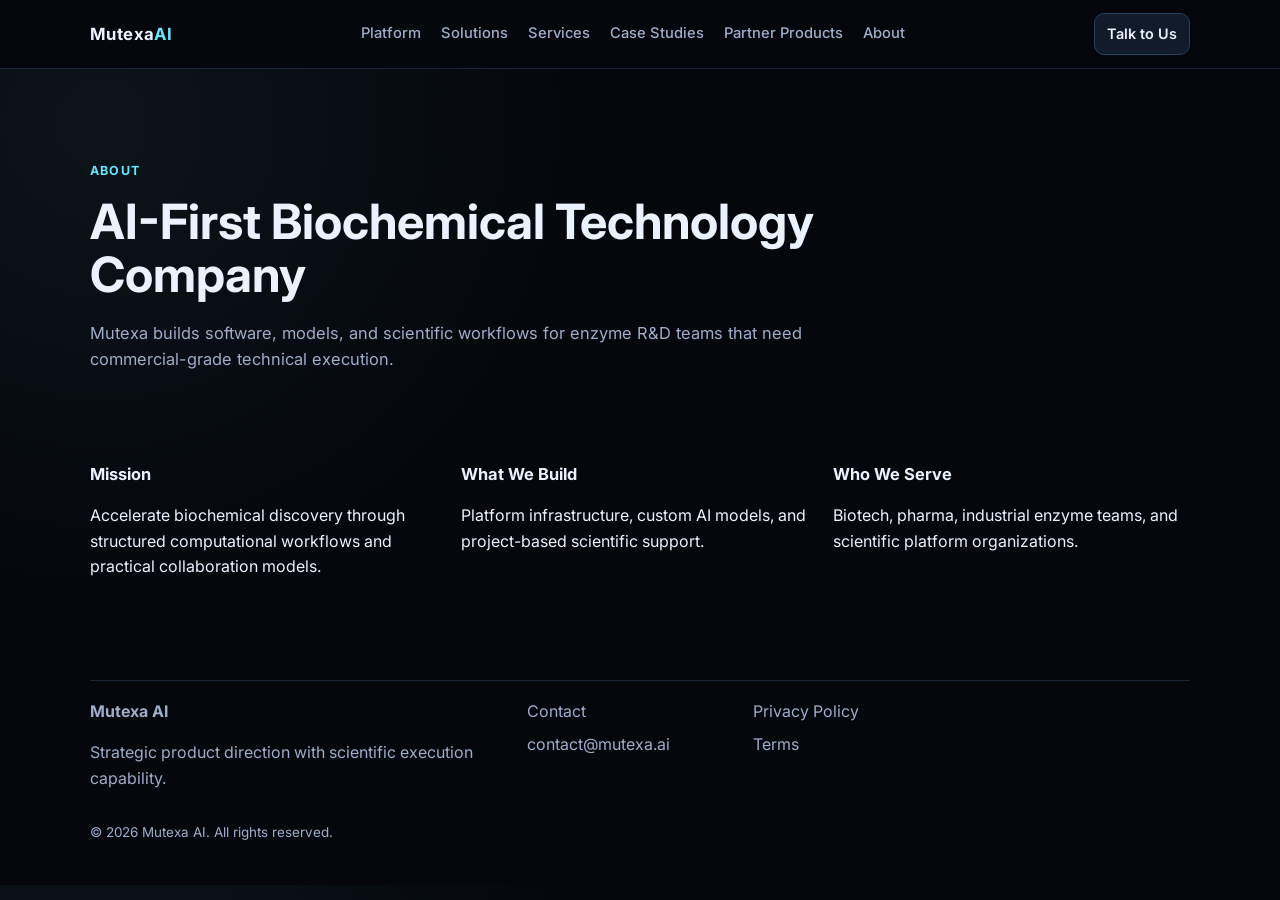
==== about.html @ a22abdbd "Redesign site structure per instructions and add core pages" ====
<!DOCTYPE html>
<html lang="en"><head><meta charset="UTF-8"><meta name="viewport" content="width=device-width, initial-scale=1.0"><title>Mutexa AI | About</title><meta name="description" content="About Mutexa AI and company positioning."><link rel="preconnect" href="https://fonts.googleapis.com"><link rel="preconnect" href="https://fonts.gstatic.com" crossorigin><link href="https://fonts.googleapis.com/css2?family=Inter:wght@400;500;600;700;800&display=swap" rel="stylesheet"><link rel="stylesheet" href="./styles.css"></head>
<body>
<header class="site-header"><div class="container nav-wrap"><a href="./index.html" class="logo">Mutexa<span>AI</span></a><nav class="nav-links"><a href="./platform.html">Platform</a><a href="./solutions.html">Solutions</a><a href="./services.html">Services</a><a href="./case-studies.html">Case Studies</a><a href="./products.html">Partner Products</a><a href="./about.html">About</a></nav><a href="./contact.html" class="btn btn-sm">Talk to Us</a></div></header>
<main>
<section class="hero hero-compact"><div class="container"><p class="eyebrow">About</p><h1>AI-First Biochemical Technology Company</h1><p class="lead">Mutexa builds software, models, and scientific workflows for enzyme R&amp;D teams that need commercial-grade technical execution.</p></div></section>
<section class="section"><div class="container columns"><div><h3>Mission</h3><p>Accelerate biochemical discovery through structured computational workflows and practical collaboration models.</p></div><div><h3>What We Build</h3><p>Platform infrastructure, custom AI models, and project-based scientific support.</p></div><div><h3>Who We Serve</h3><p>Biotech, pharma, industrial enzyme teams, and scientific platform organizations.</p></div></div></section>
</main>
<footer class="site-footer"><div class="container footer-wrap"><div><strong>Mutexa AI</strong><p>Strategic product direction with scientific execution capability.</p></div><div><a href="./contact.html">Contact</a><a href="mailto:contact@mutexa.ai">contact@mutexa.ai</a></div><div><a href="./privacy.html">Privacy Policy</a><a href="./terms.html">Terms</a></div></div><p class="copyright">© 2026 Mutexa AI. All rights reserved.</p></footer>
</body></html>
---- styles.css ----
:root {
  --bg: #05070c;
  --surface: #0a0f17;
  --surface-2: #0f1521;
  --text: #ecf1ff;
  --muted: #9fadc9;
  --line: #1a2538;
  --brand: #68e6ff;
}

* { box-sizing: border-box; }

body {
  margin: 0;
  font-family: Inter, -apple-system, BlinkMacSystemFont, "Segoe UI", sans-serif;
  background: radial-gradient(circle at 8% 14%, rgba(104, 230, 255, 0.06) 0%, rgba(104, 230, 255, 0) 34%), var(--bg);
  color: var(--text);
  line-height: 1.6;
}

a { color: inherit; text-decoration: none; }

.container { width: min(1100px, 92vw); margin: 0 auto; }

.site-header {
  position: sticky;
  top: 0;
  z-index: 20;
  background: rgba(5, 7, 12, 0.9);
  border-bottom: 1px solid var(--line);
  backdrop-filter: blur(8px);
}

.nav-wrap {
  min-height: 68px;
  display: flex;
  align-items: center;
  justify-content: space-between;
  gap: 16px;
}

.logo { font-size: 1.05rem; font-weight: 700; letter-spacing: 0.4px; }
.logo span { color: var(--brand); }

.nav-links {
  display: flex;
  gap: 20px;
  color: var(--muted);
  font-weight: 500;
  font-size: 0.92rem;
  flex-wrap: wrap;
}

.btn {
  display: inline-flex;
  align-items: center;
  justify-content: center;
  border: 1px solid #24405f;
  border-radius: 10px;
  padding: 11px 16px;
  font-weight: 600;
  background: #111b2a;
  transition: border-color 0.2s ease, background 0.2s ease;
}

.btn:hover { border-color: #2f547e; background: #162741; }
.btn-sm { padding: 8px 12px; font-size: 0.9rem; }
.btn-ghost { background: transparent; }

.hero { padding: 92px 0 54px; }
.hero-compact { padding-bottom: 34px; }

.hero-grid {
  display: grid;
  grid-template-columns: 1.5fr 1fr;
  gap: 24px;
  align-items: start;
}

.eyebrow {
  margin: 0 0 14px;
  color: var(--brand);
  font-size: 0.78rem;
  letter-spacing: 0.1em;
  text-transform: uppercase;
  font-weight: 700;
}

h1 { margin: 0; font-size: clamp(2rem, 3.8vw, 3.2rem); line-height: 1.1; max-width: 860px; }
h2 { margin: 0 0 16px; font-size: clamp(1.45rem, 2.2vw, 2rem); }
h3 { margin: 0 0 8px; font-size: 1.03rem; }

.lead { margin: 18px 0 0; color: var(--muted); max-width: 760px; font-size: 1.03rem; }

.cta-row { margin-top: 24px; display: flex; gap: 12px; flex-wrap: wrap; }

.hero-card,
.info-card {
  background: var(--surface);
  border: 1px solid var(--line);
  border-radius: 12px;
  padding: 20px;
}

.minimal-card { background: var(--surface-2); }
.hero-card ul,
.clean-list { margin: 0; padding-left: 18px; color: var(--muted); }

.section { padding: 54px 0; }
.section-alt { background: var(--surface); border-top: 1px solid var(--line); border-bottom: 1px solid var(--line); }

.card-grid,
.columns { display: grid; grid-template-columns: repeat(3, minmax(0, 1fr)); gap: 14px; }

.card-grid { align-items: stretch; }
.card-grid > .info-card p { margin: 8px 0 0; color: var(--muted); }

.columns.two-col { grid-template-columns: repeat(2, minmax(0, 1fr)); }

.section-intro { margin: 0 0 18px; color: var(--muted); max-width: 760px; }

.demo-link { display: inline-flex; margin-top: 14px; color: #95eaff; font-size: 0.92rem; }

.tag {
  display: inline-flex;
  align-items: center;
  border: 1px solid #24414a;
  color: #8defff;
  border-radius: 999px;
  padding: 4px 9px;
  font-size: 0.72rem;
  font-weight: 600;
  text-transform: uppercase;
  margin-bottom: 10px;
}

.feature-banner { display: flex; justify-content: space-between; align-items: flex-end; gap: 18px; }
.cta-panel { border: 1px solid var(--line); border-radius: 12px; padding: 24px; background: #0a111b; }

.structure-stage {
  position: relative;
  overflow: hidden;
  background: radial-gradient(circle at 70% 20%, #16263e 0%, #0a0f17 52%);
  border: 1px solid var(--line);
  border-radius: 14px;
  padding: 22px;
  display: grid;
  grid-template-columns: 1.5fr 1fr;
  gap: 18px;
  align-items: center;
}

.structure-glow {
  position: absolute;
  width: 330px;
  height: 330px;
  border-radius: 999px;
  right: -80px;
  top: -90px;
  background: radial-gradient(circle, rgba(104, 230, 255, 0.27) 0%, rgba(104, 230, 255, 0) 65%);
}

.structure-main { position: relative; z-index: 1; }

.protein-visual {
  width: 100%;
  height: 420px;
  border-radius: 12px;
  border: 1px solid #274063;
  overflow: hidden;
  background: radial-gradient(circle at 35% 30%, rgba(104, 230, 255, 0.2) 0%, #07111d 48%, #040a12 100%);
  box-shadow: 0 18px 40px rgba(0, 0, 0, 0.32);
  position: relative;
}

.hero-protein { margin-top: 18px; height: 220px; }
.product-protein { height: 420px; }

.protein-frame {
  position: absolute;
  width: 118%;
  max-width: none;
  left: 50%;
  top: 50%;
  opacity: 0.94;
  transform-origin: 50% 50%;
  filter: drop-shadow(0 24px 40px rgba(8, 160, 214, 0.26));
}

.frame-a { animation: protein-drift-a 16s ease-in-out infinite; }
.frame-b { opacity: 0.5; mix-blend-mode: screen; animation: protein-drift-b 16s ease-in-out infinite; }

@keyframes protein-drift-a {
  0% { transform: translate3d(-50%, -50%, 0) rotate(-1deg) scale(1); }
  50% { transform: translate3d(calc(-50% + 12px), calc(-50% - 10px), 0) rotate(2deg) scale(1.03); }
  100% { transform: translate3d(-50%, -50%, 0) rotate(-1deg) scale(1); }
}

@keyframes protein-drift-b {
  0% { transform: translate3d(-50%, -50%, 0) rotate(2deg) scale(1.03); }
  50% { transform: translate3d(calc(-50% - 10px), calc(-50% + 8px), 0) rotate(-1deg) scale(0.99); }
  100% { transform: translate3d(-50%, -50%, 0) rotate(2deg) scale(1.03); }
}

.structure-meta { position: relative; z-index: 1; display: grid; gap: 10px; }
.structure-item { background: rgba(10, 17, 29, 0.86); border: 1px solid var(--line); border-radius: 10px; padding: 12px; }
.structure-item strong { font-size: 0.8rem; text-transform: uppercase; letter-spacing: 0.08em; color: var(--brand); }
.structure-item p { margin: 7px 0 0; color: var(--muted); }

.site-footer { padding: 30px 0 42px; }
.footer-wrap {
  display: grid;
  grid-template-columns: 2fr 1fr 1fr 1fr;
  gap: 16px;
  color: var(--muted);
  border-top: 1px solid var(--line);
  padding-top: 18px;
}

.footer-wrap a { display: block; margin-bottom: 8px; }
.copyright { width: min(1100px, 92vw); margin: 14px auto 0; color: var(--muted); font-size: 0.84rem; }

@media (max-width: 1080px) {
  .footer-wrap { grid-template-columns: 1fr 1fr; }
}

@media (max-width: 960px) {
  .hero-grid,
  .card-grid,
  .columns,
  .structure-stage,
  .columns.two-col {
    grid-template-columns: 1fr;
  }

  .feature-banner,
  .footer-wrap {
    display: flex;
    flex-direction: column;
    align-items: flex-start;
  }

  .nav-links { display: none; }
  .protein-visual { height: 320px; }
  .hero-protein { height: 220px; }
  .protein-frame { width: 128%; }
}
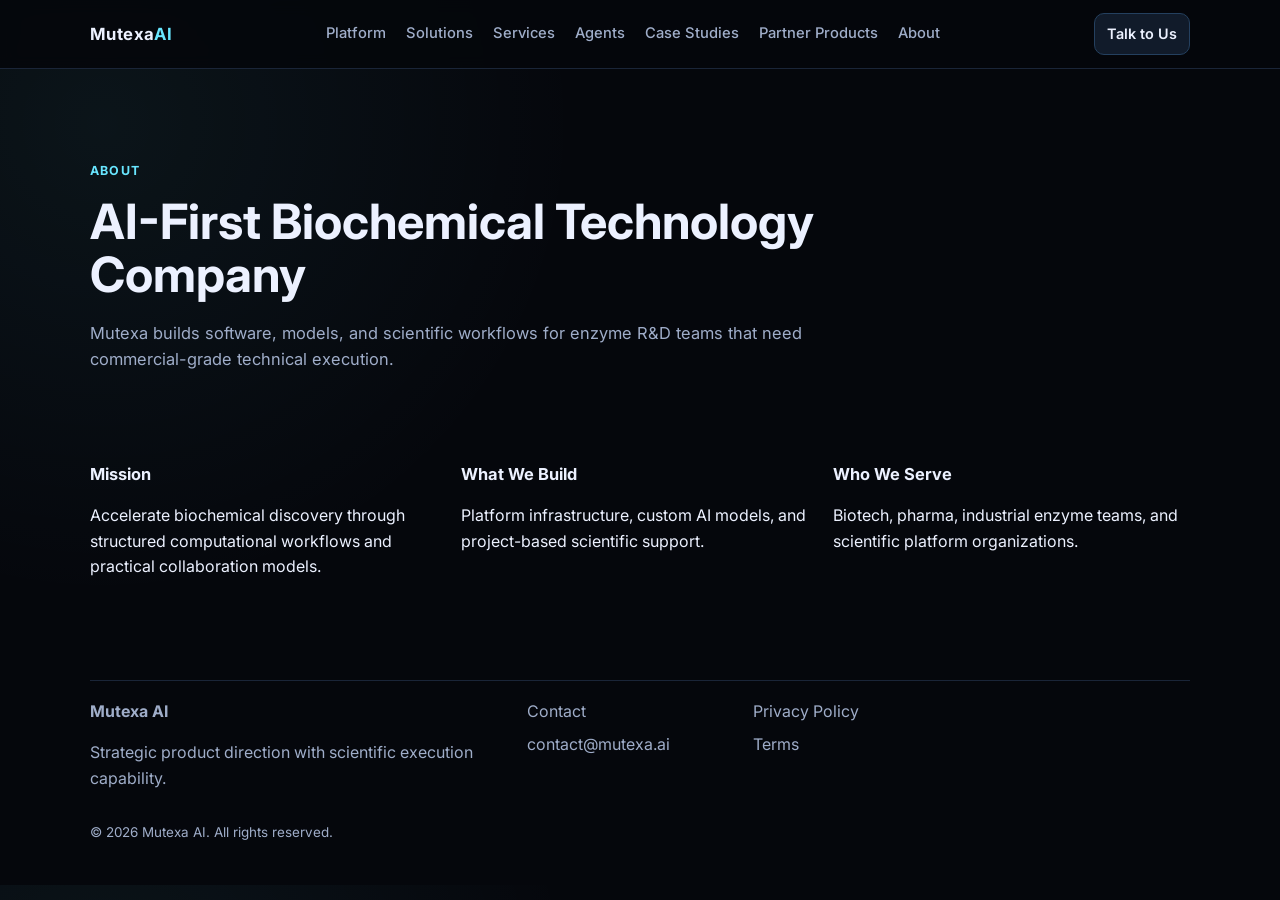
==== commit f90814dd: "Add MutexaGPT and Private Agents product layer across site" ====
--- a/about.html
+++ b/about.html
@@ -1,7 +1,7 @@
 <!DOCTYPE html>
 <html lang="en"><head><meta charset="UTF-8"><meta name="viewport" content="width=device-width, initial-scale=1.0"><title>Mutexa AI | About</title><meta name="description" content="About Mutexa AI and company positioning."><link rel="preconnect" href="https://fonts.googleapis.com"><link rel="preconnect" href="https://fonts.gstatic.com" crossorigin><link href="https://fonts.googleapis.com/css2?family=Inter:wght@400;500;600;700;800&display=swap" rel="stylesheet"><link rel="stylesheet" href="./styles.css"></head>
 <body>
-<header class="site-header"><div class="container nav-wrap"><a href="./index.html" class="logo">Mutexa<span>AI</span></a><nav class="nav-links"><a href="./platform.html">Platform</a><a href="./solutions.html">Solutions</a><a href="./services.html">Services</a><a href="./case-studies.html">Case Studies</a><a href="./products.html">Partner Products</a><a href="./about.html">About</a></nav><a href="./contact.html" class="btn btn-sm">Talk to Us</a></div></header>
+<header class="site-header"><div class="container nav-wrap"><a href="./index.html" class="logo">Mutexa<span>AI</span></a><nav class="nav-links"><a href="./platform.html">Platform</a><a href="./solutions.html">Solutions</a><a href="./services.html">Services</a><a href="./agents.html">Agents</a><a href="./case-studies.html">Case Studies</a><a href="./products.html">Partner Products</a><a href="./about.html">About</a></nav><a href="./contact.html" class="btn btn-sm">Talk to Us</a></div></header>
 <main>
 <section class="hero hero-compact"><div class="container"><p class="eyebrow">About</p><h1>AI-First Biochemical Technology Company</h1><p class="lead">Mutexa builds software, models, and scientific workflows for enzyme R&amp;D teams that need commercial-grade technical execution.</p></div></section>
 <section class="section"><div class="container columns"><div><h3>Mission</h3><p>Accelerate biochemical discovery through structured computational workflows and practical collaboration models.</p></div><div><h3>What We Build</h3><p>Platform infrastructure, custom AI models, and project-based scientific support.</p></div><div><h3>Who We Serve</h3><p>Biotech, pharma, industrial enzyme teams, and scientific platform organizations.</p></div></div></section>
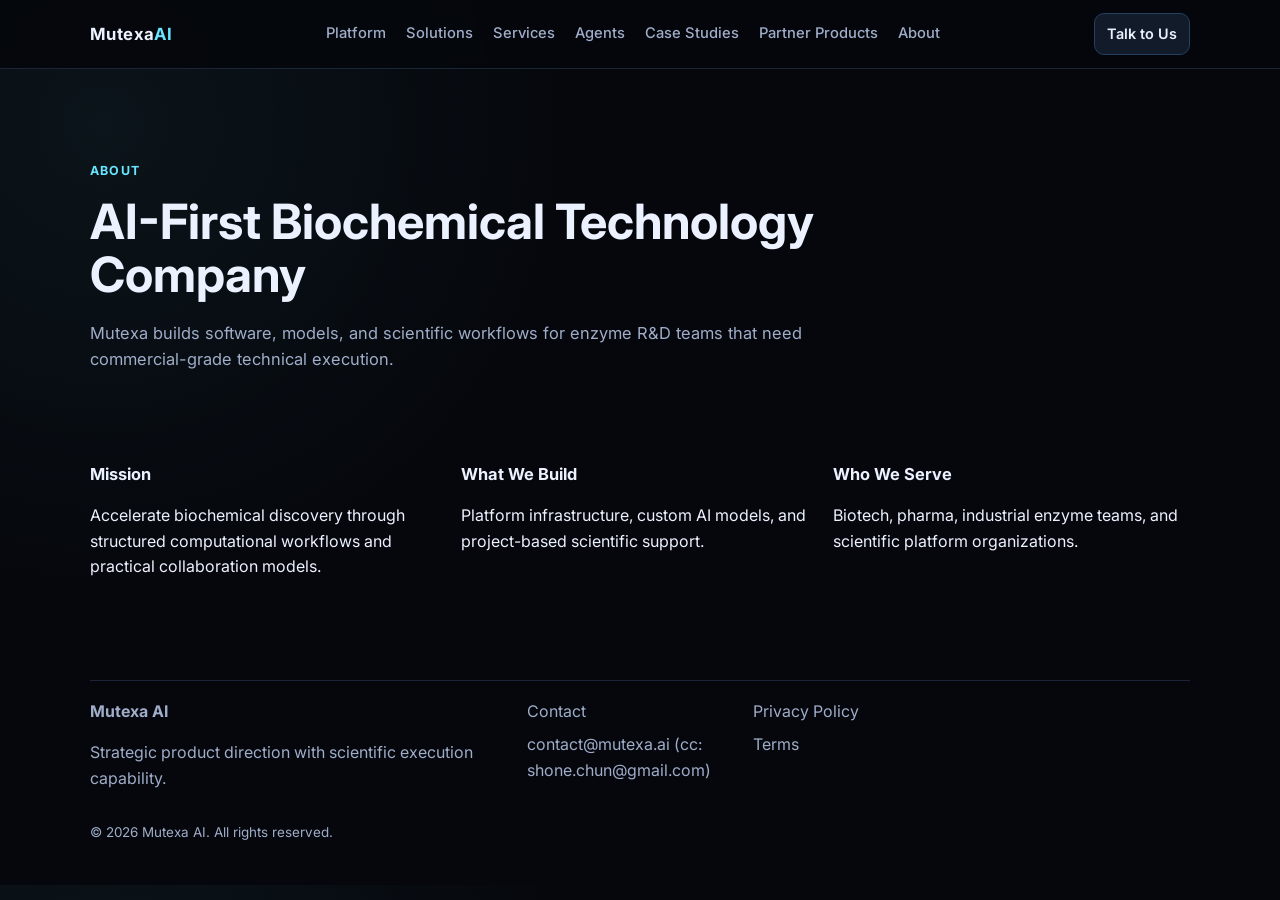
==== commit 99b9d506: "Add cc email alongside contact address across site" ====
--- a/about.html
+++ b/about.html
@@ -6,5 +6,5 @@
 <section class="hero hero-compact"><div class="container"><p class="eyebrow">About</p><h1>AI-First Biochemical Technology Company</h1><p class="lead">Mutexa builds software, models, and scientific workflows for enzyme R&amp;D teams that need commercial-grade technical execution.</p></div></section>
 <section class="section"><div class="container columns"><div><h3>Mission</h3><p>Accelerate biochemical discovery through structured computational workflows and practical collaboration models.</p></div><div><h3>What We Build</h3><p>Platform infrastructure, custom AI models, and project-based scientific support.</p></div><div><h3>Who We Serve</h3><p>Biotech, pharma, industrial enzyme teams, and scientific platform organizations.</p></div></div></section>
 </main>
-<footer class="site-footer"><div class="container footer-wrap"><div><strong>Mutexa AI</strong><p>Strategic product direction with scientific execution capability.</p></div><div><a href="./contact.html">Contact</a><a href="mailto:contact@mutexa.ai">contact@mutexa.ai</a></div><div><a href="./privacy.html">Privacy Policy</a><a href="./terms.html">Terms</a></div></div><p class="copyright">© 2026 Mutexa AI. All rights reserved.</p></footer>
+<footer class="site-footer"><div class="container footer-wrap"><div><strong>Mutexa AI</strong><p>Strategic product direction with scientific execution capability.</p></div><div><a href="./contact.html">Contact</a><a href="mailto:contact@mutexa.ai?cc=shone.chun@gmail.com">contact@mutexa.ai (cc: shone.chun@gmail.com)</a></div><div><a href="./privacy.html">Privacy Policy</a><a href="./terms.html">Terms</a></div></div><p class="copyright">© 2026 Mutexa AI. All rights reserved.</p></footer>
 </body></html>
